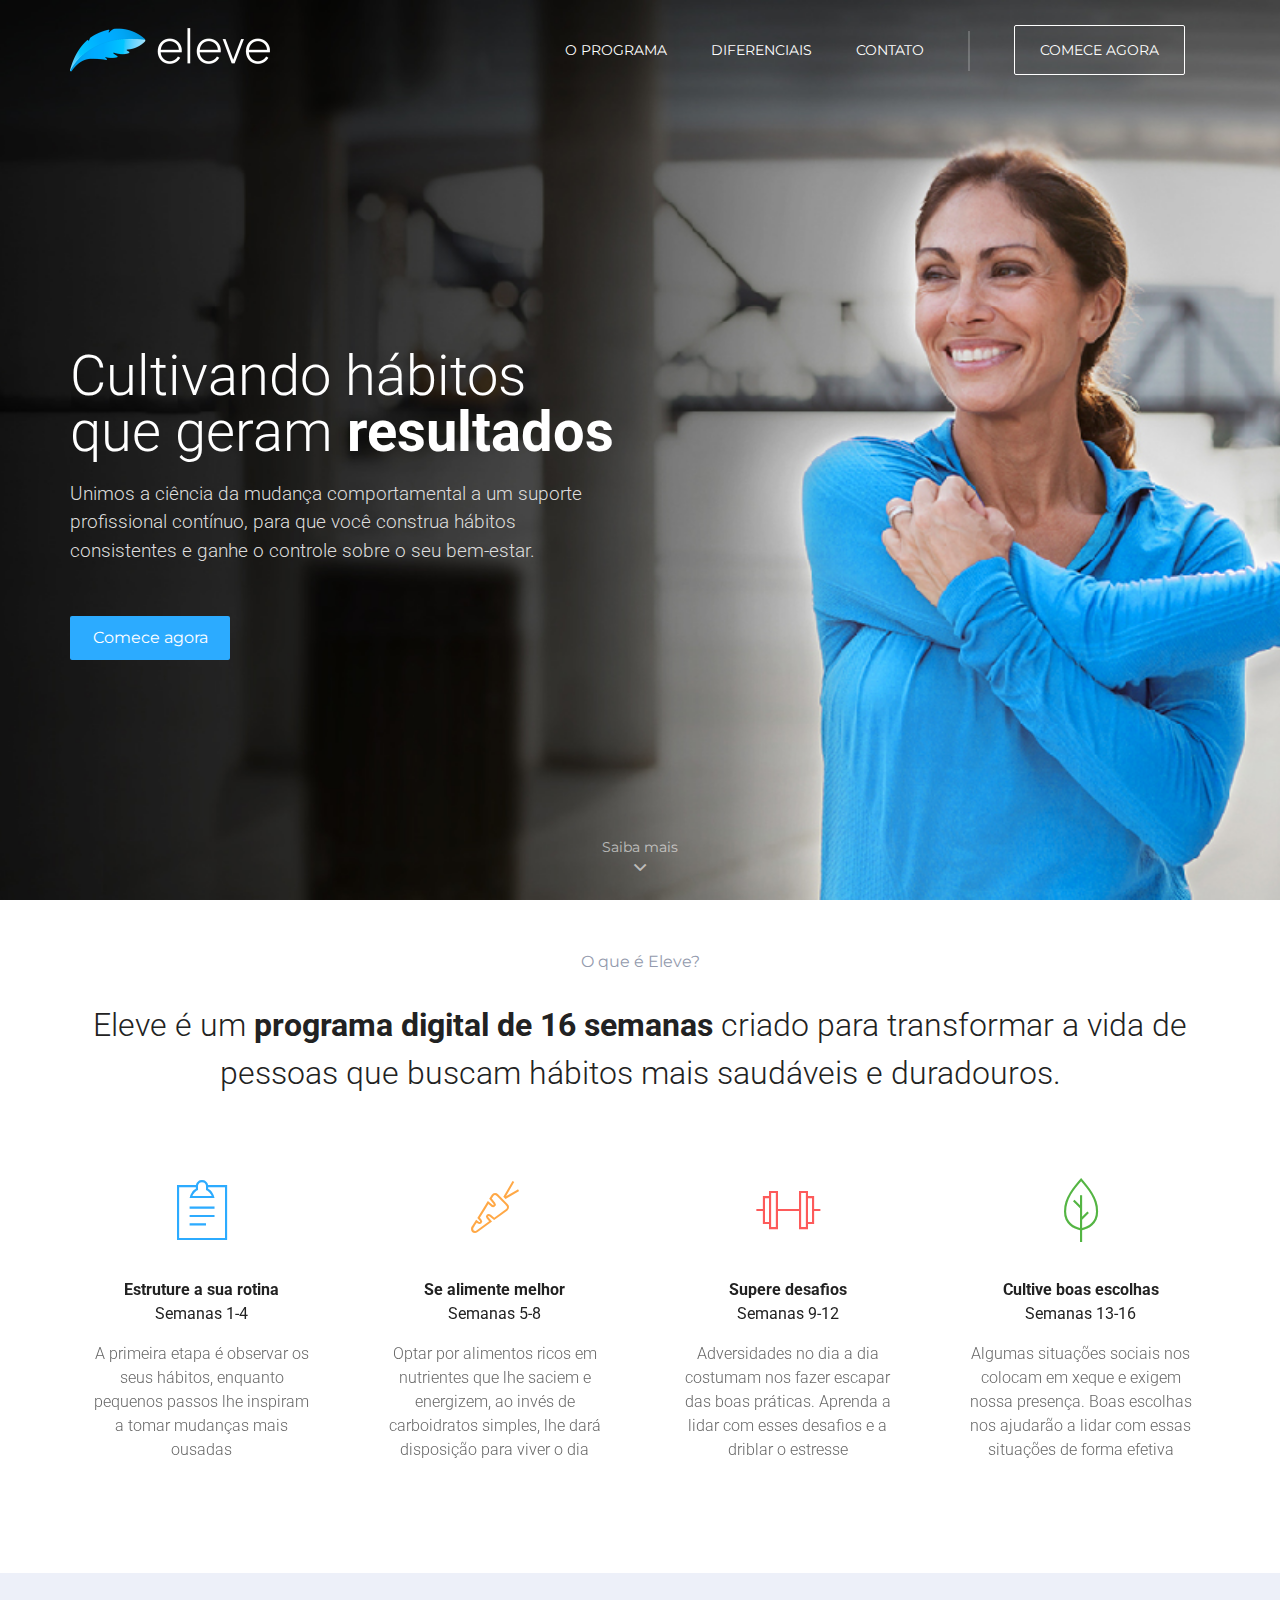
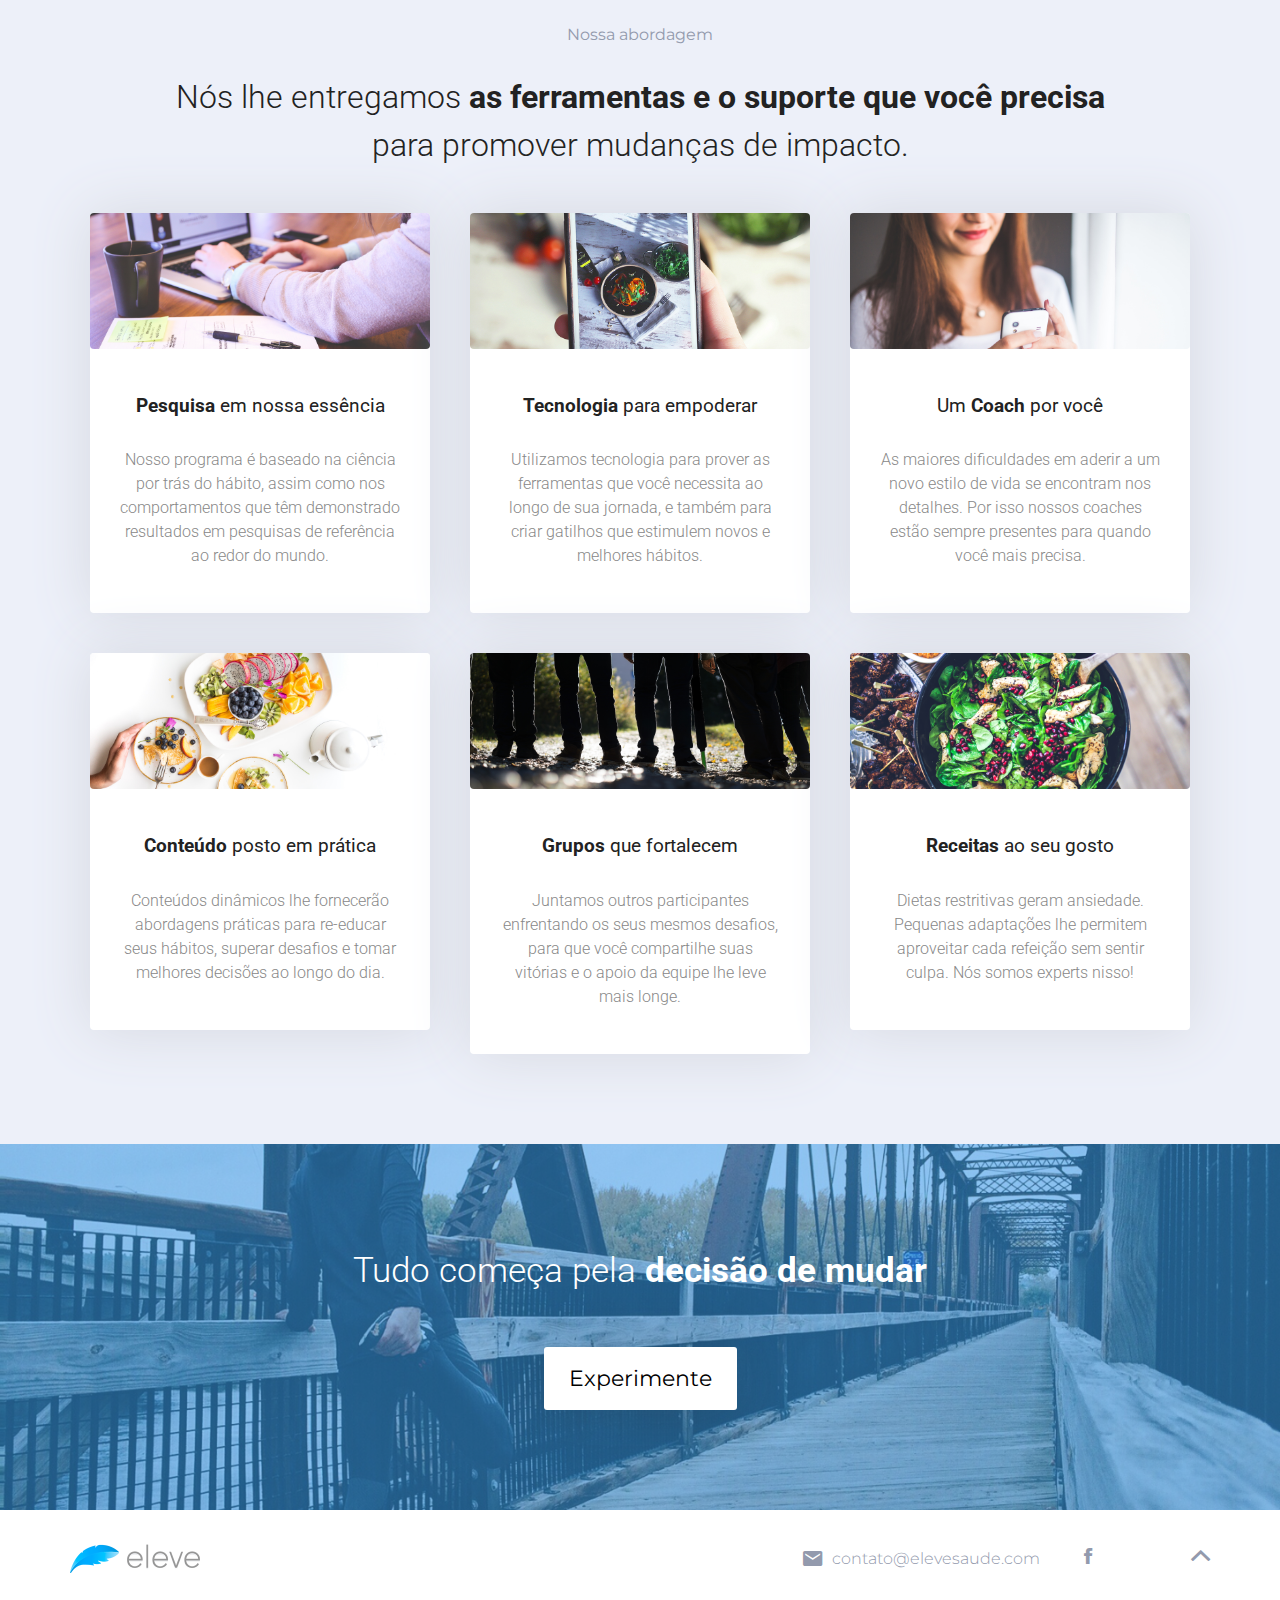
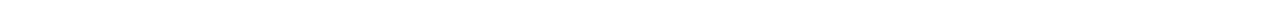
==== index.html @ 852bec33 "Primeiro Commit, com os codigos da pagina de video. Tem que terminar!" ====
<!DOCTYPE html>
  <html lang="en">
    <head>
      <meta charset="utf-8">
      <meta name="viewport" content="width=device-width, initial-scale=1">

      <title>Eleve Saúde</title>
    
      <!-- Favicon -->
      <link rel="shortcut icon" href="img/favicon.png">

      <!-- Main CSS file -->
      <link rel="stylesheet" href="css/style.css">

      <!--[if lt IE 9]>
        <script src="js/vendor/html5shiv.js"></script>
        <script src="js/vendor/respond.min.js"></script>
      <![endif]-->

    </head>
    <body>

    <!-- PRELOADER -->
    <div class="preloader"></div>
    <!-- /PRELOADER -->

    <!-- HEADER SECTION -->
    <header id="header">

      <div class="overlay"></div>

      <div class="topbar">
        <div class="container">
          <div class="row">

            <!-- LOGO -->
            <div class="col-sm-4 logo">
              <img src="img/logo.png" alt="">
            </div>
            <!-- /LOGO -->

            <!-- MENU -->
            <div class="col-sm-8 menu">
              <ul>
                <li><a href="#programa" class="scroll">O Programa</a></li>
                <li><a href="#diferenciais" class="scroll">Diferenciais</a></li>
                <li><a href="#contato" class="scroll">Contato</a></li>
                <li class="separator"></li>
                <li><a href="https://form.jotformz.com/70394042732654" class="bordered scroll">Comece agora</a></li>
              </ul>
            </div>
            <!-- /MENU -->

          </div>
        </div>
      </div>

      <div class="wrapper">
        <div class="container">
          <div class="row">
            <div class="col-sm-6 text">
              <h1>Cultivando hábitos que geram <strong>resultados</strong></h1>
              <p>Unimos a ciência da mudança comportamental a um suporte profissional contínuo, para que você construa hábitos consistentes e ganhe o controle sobre o seu bem-estar.</p>
              <div class="buttons"><a href="https://form.jotformz.com/70394042732654" class="solid">Comece agora</a></div>
            </div>
          </div>
        </div>
      </div>

      <div class="scroll-down">
        <a href="#programa" class="scroll">
          <span>Saiba mais</span>
          <i class="ion-chevron-down"></i>
        </a>
      </div>
    </header>
    <!-- /HEADER SECTION -->

    <!-- PANELS SECTION -->
    <div class="panels" id="programa">
      <div class="container">
        <div class="row">
          <div class="col-sm-12 news-older">
            <a>O que é Eleve?</a>
          </div>
        </div>
        <div class="row">
          <div class="col-sm-12">
            <h2>Eleve é um <b>programa digital de 16 semanas</b> criado para transformar a vida de pessoas que buscam hábitos mais saudáveis e duradouros.</h2>
            <!-- <p style="text-align: center; font-size:1.4em; color:#2CABFF;">Construímos um conjunto essencial de hábitos para que você <b>perca peso</b> de forma natural e duradoura.</p></br> -->
          </div>
        </div>
        <div class="row panels-carousel">
          <div class="panel">
<!--             <span style="color: blue">Fase 1</span>
 -->            <i class="pe-7s-note2"></i>
            <span><b>Estruture a sua rotina</b></span><br/>
            <span>Semanas 1-4</span>
            <p>A primeira etapa é observar os seus hábitos, enquanto pequenos passos lhe inspiram a tomar mudanças mais ousadas</p>
          </div>
          <div class="panel2">
<!--             <span style="color: yellow">Fase 2</span>
 -->            <i class="ion-ios-nutrition-outline"></i>
            <span><b>Se alimente melhor</b></span><br/>
            <span>Semanas 5-8</span>
            <p>Optar por alimentos ricos em nutrientes que lhe saciem e energizem, ao invés de carboidratos simples, lhe dará disposição para viver o dia</p>
          </div>
          <div class="panel3">
<!--             <span style="color: red">Fase 3</span>
 -->            <i class="pe-7s-gym"></i>
            <span><b>Supere desafios</b></span><br/>
            <span>Semanas 9-12</span>
            <p>Adversidades no dia a dia costumam nos fazer escapar das boas práticas. Aprenda a lidar com esses desafios e a driblar o estresse</p>
          </div>
          <div class="panel4">
<!--             <span style="color: green">Fase 4</span>
 -->            <i class="pe-7s-leaf"></i>
            <span><b>Cultive boas escolhas</b></span><br/>
            <span>Semanas 13-16</span>
            <p>Algumas situações sociais nos colocam em xeque e exigem nossa presença. Boas escolhas nos ajudarão a lidar com essas situações de forma efetiva</p>
          </div>
        </div>
      </div>
    </div>
    <!-- /PANELS SECTION -->

    <!-- NEWS SECTION -->
    <div class="panels" id="diferenciais" style="background-color: #edf0f9;">
      <div class="container">
        <div class="row">
          <div class="col-sm-12 news-older">
            <a>Nossa abordagem</a>
            <!-- <br> </br> -->
          </div>
        </div>
        <div class="row">
          <div class="col-sm-12">
            <h2>Nós lhe entregamos <b>as ferramentas e o suporte que você precisa</b> </br>para promover mudanças de impacto.</h2><br/>
          </div>
        </div>
          <div class="col-sm-4" style="margin-bottom: 40px;">
            <div class="news-panel" style="text-align: center;">
              <img src="img/news-6.jpg" alt="">
              <h3><b>Pesquisa</b> em nossa essência</h3>
              <p>Nosso programa é baseado na ciência por trás do hábito, assim como nos comportamentos que têm demonstrado resultados em pesquisas de referência ao redor do mundo.</p>
            </div>
          </div>
          <div class="col-sm-4" style="margin-bottom: 40px;">
            <div class="news-panel" style="text-align: center;">
              <img src="img/news-2.jpg" alt="">
              <h3><b>Tecnologia</b> para empoderar</h3>
              <p>Utilizamos tecnologia para prover as ferramentas que você necessita ao longo de sua jornada, e também para criar gatilhos que estimulem novos e melhores hábitos.</p>
            </div>
          </div>
          <div class="col-sm-4" style="margin-bottom: 40px;">
            <div class="news-panel" style="text-align: center;">
              <img src="img/news-5.jpg" alt="">
              <h3>Um <b>Coach</b> por você</h3>
              <p>As maiores dificuldades em aderir a um novo estilo de vida se encontram nos detalhes. Por isso nossos coaches estão sempre presentes para quando você mais precisa.</p>
            </div>
          </div>
          <div class="col-sm-4" style="margin-bottom: 40px;">
            <div class="news-panel" style="text-align: center;">
              <img src="img/news-4.jpg" alt="">
              <h3><b>Conteúdo</b> posto em prática</h3>
              <p>Conteúdos dinâmicos lhe fornecerão abordagens práticas para re-educar seus hábitos, superar desafios e tomar melhores decisões ao longo do dia.</p>
            </div>
          </div>
          <div class="col-sm-4" style="margin-bottom: 40px;">
            <div class="news-panel" style="text-align: center;">
              <img src="img/news-10.jpg" alt="">
              <h3><b>Grupos</b> que fortalecem</h3>
              <p>Juntamos outros participantes enfrentando os seus mesmos desafios, para que você compartilhe suas vitórias e o apoio da equipe lhe leve mais longe.</p>
            </div>
          </div>
          <div class="col-sm-4" style="margin-bottom: 40px;">
            <div class="news-panel" style="text-align: center;">
              <img src="img/news-7.jpg" alt="">
              <h3><b>Receitas</b> ao seu gosto</h3>
              <p>Dietas restritivas geram ansiedade. Pequenas adaptações lhe permitem aproveitar cada refeição sem sentir culpa. Nós somos experts nisso!</p>
            </div>
          </div>
          <!-- <div class="col-sm-4">
            <div class="news-panel">
              <img src="img/news-1.jpg" alt="">
              <h3>Foco em Resultados</h3>
              <p>Nós acreditamos que o investimento no programa precisa estar associado a resultados. Em função disso, nosso time está inteiramente comprometido com cada participante para que sua experiência seja o mais transformadora possível.</p>
            </div>
          </div> -->
        </div>
      </div>
    </div>
    <!-- /NEWS SECTION -->

    <!-- CONTACT SECTION -->
    <div class="contact" id="contato">
      <div class="contact-overlay"></div>
      <div class="container">
        <div class="row">
          <div class="textdiv col-sm-12">
            <h2>Tudo começa pela <b>decisão de mudar</b></h2>
            <div class="buttons" style="text-align:center"><a href="https://form.jotformz.com/70394042732654" class="solid">Experimente</a></div>
          </div>
        </div>
      </div>
    </div>
    <!-- /CONTACT SECTION -->


    <!-- CONTACT SECTION -->
<!--     <div class="contact" id="contato">
      <div class="contact-overlay"></div>
      <div class="container">
        <div class="row">
          <div class="col-sm-12">
            <h2>Tudo começa pela decisão de mudar./h2>
          </div>
        </div>
        <div class="row">
          <div class="col-sm-12">
            <form id="contactform">
              <label for="contact-name">Nome *</label>
              <input type="text" name="contact-name" id="contact-name">
              <label for="contact-email">E-mail *</label>
              <input type="text" name="contact-email" id="contact-email">
               <label for="contact-phone">Celular</label>
              <input type="text" name="contact-phone" id="contact-phone">
              <label for="contact-message">Mensagem *</label>
              <textarea name="contact-message" id="contact-message"></textarea>
              <span class="contact-warning"></span> 
              <button type="submit">Enviar <i class="ion-arrow-right-c"></i></button>
            </form>
          </div>
        </div>
      </div>
    </div> -->
    <!-- /CONTACT SECTION -->
 
    <!-- FOOTER SECTION -->
    <footer>
      <div class="container">
        <div class="row">
          <div class="col-sm-4 image">
            <img src="img/logo-footer.png" alt="">
          </div>
          <div class="col-sm-8">
            <span><i class="ion-android-mail"></i>contato@elevesaude.com</span>
            <ul>
              <li><a href="https://www.facebook.com/Eleve-738329669656517"><i class="ion-social-facebook"></i></a></li>
            </ul>
            <a href="#header" class="scroll"><i class="ion-chevron-up"></i></a>
          </div>
        </div>
      </div>
    </footer>
    <!-- /FOOTER SECTION -->

    <!-- jQuery -->
    <script src="js/vendor/jquery-1.11.3.min.js"></script>
    <!-- jQuery Easing -->
    <script src="js/vendor/jquery.easing.1.3.js"></script>
    <!-- Backstretch -->
    <script src="js/vendor/jquery.backstretch.min.js"></script>
    <!-- slick -->
    <script src="js/vendor/slick.min.js"></script>
    <!-- slick -->
    <script src="twitter/tweetie.js"></script>
    <!-- Beard js scripts -->
    <script src="js/lj-campfire.js"></script>
    </body>
  </html>
---- css/style.css ----
/*
	Author: Lumberjacks
	Template: Campfire (Landing Page)
	Version: 1.0
	URL: http://themeforest.net/user/Lumberjacks/
*/



/* TABLE OF CONTENTS
  
  1. IMPORT SECTION
  2. BASIC STYLES
  3. HEADER SECTION
  4. IMAGE RIGHT SECTION
  5. IMAGE LEFT SECTION
  6. BUTTON SECTION
  7. FEATURES SECTION #1
  8. FEATURES SECTION #2
  9. PRICING SECTION
  10. PANELS SECTION
  11. NEWS SECTION
  12. COMMENT SECTION
  13. INFO BOX SECTION
  14. TEAM SECTION
  15. TWITTER SECTION
  16. CONTACT SECTION
  17. FOOTER SECTION
  18. BREAKPOINTS

*/



/* 1. IMPORT SECTION */

	@import url("bootstrap.css");
	@import url("https://fonts.googleapis.com/css?family=Roboto:400,700,300&subset=latin,latin-ext");
  @import url("https://fonts.googleapis.com/css?family=Montserrat:400");
  @import url("slick.css");
	@import url("ionicons.min.css");
  @import url("pe-icon-7-stroke.css");

/* 2. BASIC STYLES */

  html,
  body {
    height: 100%;
  }

	body {
		font: 16px/1.5 Roboto, "Century Gothic", "Trebuchet MS", Helvetica, sans-serif;
		background-color: #fff;
		color: #fff;
		font-weight: 300;
		-webkit-font-smoothing: antialiased;
		text-rendering: optimizeLegibility;
	}

	a { 
		color: #fff;
    font-weight: 400;
		transition: all 0.125s ease-in-out 0s;
		-moz-transition: all 0.125s ease-in-out 0s;
		-webkit-transition: all 0.125s ease-in-out 0s;
		-o-transition: all 0.125s ease-in-out 0s;
		-ms-transition: all 0.125s ease-in-out 0s;
	}

  a:focus {
    color: inherit;
  }

	a:hover {
		color: #2CABFF;
	}

	a, a:hover, a:active, a:focus {
		outline: 0;
		border: 0;
		text-decoration: none;
	}

	.preloader {
		background: #fff url('../img/preloader.svg') no-repeat center center;
		bottom: 0;
		height: 100%;
		left: 0;
		overflow: hidden;
		position: fixed;
		right: 0;
		top: 0;
		width: 100%;
		z-index: 99999;
	}

  .slick-dots li button {
    width: 15px;
    height: 15px;
    border-radius: 50%;
  }

  .slick-dots li.slick-active button {
    background-color: #2CABFF;
  }

  @keyframes scroll-down-hover {
    0%, 100% {
      transform: translateY(0);
    }
    50% {
      transform: translateY(8px);
    }
  }

  @keyframes arrow-right-hover {
    0%, 100% {
      transform: translateX(0);
    }
    50% {
      transform: translateX(8px);
    }
  }

/* 3. HEADER SECTION */

  header {
    height: 100%
  }

  .overlay {
    position: absolute;
    top: 0;
    left: 0;
    width: 100%;
    height: 100%;
    background: rgba(0, 0, 0, 0);
  }

  .topbar {
    position: relative;
    top: 0px;
  }

  .logo img {
    display: block;
    width: 200px;
    height: 80px;
    margin-top: 10px;
  }

  .menu ul {
    margin: 0;
    padding: 0;
    line-height: 100px;
    text-align: right;
    list-style-type: none;
  }

  .menu li {
    display: inline;
    text-transform: uppercase;
    font-family: "Montserrat";
  }

  .menu li:last-child {
    padding-right: 0;
  }

  .menu li.separator {
    display: inline-block;
    width: 2px;
    position: relative;
    top: 16px;
    margin: 0 40px 0 20px;
    height: 40px;
    background: rgba(255, 255, 255, 0.2);
  }

  .menu li a {
    padding: 15px 20px;
    font-size: 0.9em;
  }

  .menu li a.bordered {
    border: 1px solid #fff;
    border-radius: 2px;
    padding: 15px 25px;
    margin-right: 25px;
  }

  .menu li a.bordered:hover {
    background-color: #fff;
  }

  .wrapper {
    position: absolute;
    top: 50%;
    transform: translateY(-50%);
    width: 100%;
    margin-top: 40px;
  }

  header .text h1 {
    font-size: 3.5em;
    font-weight: 300;
    line-height: 1em;
    margin-bottom: 20px;
  }

  header .text p {
    font-size: 1.2em;
    color: #ddd;
  }

  header .text .buttons {
    font-family: "Montserrat";
    font-size: 1em;
    margin-top: 50px;
    width: 160px;
    text-align: center;
  }

  header .text a.solid {
    width: auto;
    display: block;
    padding: 10px;
    background: #2CABFF;
    border-radius: 2px;
    margin-bottom: 10px;
  }

  header .text a.solid:hover {
    background: #fff;
  }

  header .text a.inline {
    display: inline-block;
    border-bottom: 1px solid #fff;
  }

  .scroll-down {
    font-family: "Montserrat";
    font-size: 0.9em;
    position: absolute;
    bottom: 20px;
    width: 100%;
    text-align: center;
  }

  .scroll-down a {
    display: block;
    width: 100px;
    margin: 0 auto;
    opacity: 0.6;
  }

  .scroll-down i {
    display: block;
  }

  .scroll-down a:hover {
    opacity: 1;
    color: #fff;
  }

  .scroll-down a:hover i {
    -webkit-animation: scroll-down-hover ease-in-out 1.5s infinite;
    animation: scroll-down-hover ease-in-out 1.5s infinite;
  }


/* 4. IMAGE RIGHT SECTION */

  .image-right {
    padding-top: 160px;
    padding-bottom: 80px;
    color: #222;
  }

  .image-right ul {
    list-style-type: none;
    margin: 120px 0 0 0;
    padding: 0;
  }

  .image-right li {
    display: inline;
    padding: 0 30px 0 0;
  }

  .image-right li i {
    color: #82d344;
    font-size: 3em;
  }

  .image-right h2 {
    font-size: 2.2em;
    font-weight: 300;
  }

  .image-right p {
    color: #888;
    font-size: 1.1em;
    margin-bottom: 50px;
  }

  .image-right a {
    color: #fff;
    background: #00c1f0;
    border: 1px solid #00c1f0;
    border-radius: 4px;
    padding: 15px 35px;
    font-family: "Montserrat";
  }

  .image-right a:hover {
    color: #00c1f0;
    background: transparent;
  }

  .image-right .image {
    text-align: right;
  }

  .image-right img {
    max-width: 350px;
    -webkit-box-shadow: 0px 0px 60px 0px rgba(161, 170, 180, 1);
    -moz-box-shadow:    0px 0px 60px 0px rgba(161, 170, 180, 1);
    box-shadow:         0px 0px 60px 0px rgba(161, 170, 180, 1);
  }

/* 5. IMAGE LEFT SECTION */

  .image-left {
    padding-top: 80px;
    padding-bottom: 160px;
    color: #222;
  }

  .image-left h2 {
    font-size: 2.2em;
    font-weight: 300;
    margin: 160px 0 0 0;
  }

  .image-left p {
    color: #888;
    font-size: 1.1em;
    margin-bottom: 50px;
  }

  .image-right .left {
    text-align: right;
  }

  .image-left img {
    max-width: 350px;
    -webkit-box-shadow: 0px 0px 60px 0px rgba(161, 170, 180, 1);
    -moz-box-shadow:    0px 0px 60px 0px rgba(161, 170, 180, 1);
    box-shadow:         0px 0px 60px 0px rgba(161, 170, 180, 1);
  }

/* 6. BUTTON SECTION */

  .button {
    background: #82d344;
    padding: 130px 0;
    text-align: center;
  }

  .button span {
    font-size: 2.2em;
    line-height: 1em;
  }

  .button a {
    position: relative;
    top: -7px;
    left: 25px;
    color: #fff;
    font-size: 1.05em;
    background: #9158d9;
    border-radius: 4px;
    padding: 15px 25px;
    -webkit-box-shadow: 0px 0px 60px 0px rgba(145, 88, 217, 0.7);
    -moz-box-shadow:    0px 0px 60px 0px rgba(145, 88, 217, 0.7);
    box-shadow:         0px 0px 60px 0px rgba(145, 88, 217, 0.7);
  }

  .button a i {
    display: inline-block;
    padding-left: 7px;
  }

  .button a:hover i {
    -webkit-animation: arrow-right-hover ease-in-out 1.5s infinite;
    animation: arrow-right-hover ease-in-out 1.5s infinite;
  }

/* 7. FEATURES SECTION #1 */

  .features-1 {
    padding-top: 210px;
    padding-bottom: 210px;
    color: #222;
    background: #f6f8fa;
  }

  .features-1 h2 {
    font-size: 2.2em;
    font-weight: 300;
    text-align: center;
  }

  .features-1 .icons {
    margin-top: 140px;
  }

  .features-1 .icons > .row {
    margin-bottom: 55px;
  }

  .features-1 .icons i {
    display: inline-block;
    width: 50px;
    position: relative;
    top: 8px;
    font-size: 2.2em;
    color: #9158d9;
  }

  .features-1 .icons h3 {
    display: inline-block;
    font-weight: 400;
  }

  .features-1 .icons p {
    color: #888;
    margin-top: 0;
  }

  .features-1 .color-block {
    background: #9158d9;
    color: #fff;
    text-align: center;
    margin-top: 60px;
    padding: 40px 50px 60px;
    border-radius: 4px;
    -webkit-box-shadow: 0px 0px 60px 0px rgba(145, 88, 217, 0.7);
    -moz-box-shadow:    0px 0px 60px 0px rgba(145, 88, 217, 0.7);
    box-shadow:         0px 0px 60px 0px rgba(145, 88, 217, 0.7);
  }

  .features-1 .color-block p {
    font-weight: 400;
    color: #fff;
    margin: 0 0 40px 0;
    text-align: left;
  }

  .features-1 .color-block ul {
    padding-left: 20px;
    margin-bottom: 60px;
  }

  .features-1 .color-block li {
    margin-bottom: 10px;
    text-align: left;
  }

  .features-1 .color-block span {
    display: block;
    margin-bottom: 60px;
    text-align: left;
  }

  .features-1 .color-block a {
    font-family: "Montserrat";
    font-size: 0.9em;
    color: #fff;
    background: #00c1f0;
    border: 1px solid #00c1f0;
    border-radius: 4px;
    padding: 15px 40px;
  }

  .features-1 .color-block a:hover {
    border: 1px solid #fff;
    background: transparent;
  }

/* 8. FEATURES SECTION #2 */

  .features-2 {
    padding-top: 210px;
    padding-bottom: 210px;
    color: #222;
    background: #edf0f9;
  }

  .features-2 .color-block {
    background: #fff;
    padding: 40px 50px;
    border-radius: 4px;
    -webkit-box-shadow: 0px 0px 60px 0px rgba(213, 216, 224, 0.7);
    -moz-box-shadow:    0px 0px 60px 0px rgba(213, 216, 224, 0.7);
    box-shadow:         0px 0px 60px 0px rgba(213, 216, 224, 0.7);
  }

  .features-2 .color-block ul {
    list-style-type: none;
    margin: 0;
    padding: 0;
  }

  .features-2 .color-block li {
    margin-bottom: 50px;
  }

  .features-2 .color-block li:last-child {
    margin-bottom: 0;
  }

  .features-2 .color-block p {
    margin-bottom: 0;
  }

  .features-2 .color-block i {
    font-size: 3em;
    color: #82d344;
    line-height: 1em;
  }

  .features-2 h2 {
    font-size: 2.2em;
    font-weight: 300;
    margin-top: 80px;
  }

  .features-2 p {
    color: #888;
    margin-bottom: 60px;
  }

  .features-2 span {
    color: #888;
    font-weight: 400;
  }

  .features-2 a {
    font-family: "Montserrat";
    font-size: 0.9em;
    color: #222;
    border-bottom: 1px solid #888;
  }

  .features-2 a:hover {
    color: #00c1f0;
  }

  .features-2 a.solid {
    color: #fff;
    background: #00c1f0;
    border-bottom: none;
    padding: 15px 25px;
    border-radius: 4px;
    margin-right: 20px;
  }

  .features-2 a.solid i {
    display: inline-block;
    padding-left: 10px;
  }

  .features-2 a.solid:hover {
    color: #fff;
  }

  .features-2 a.solid:hover i {
    -webkit-animation: arrow-right-hover ease-in-out 1.5s infinite;
    animation: arrow-right-hover ease-in-out 1.5s infinite;
  }

/* 9. PRICING SECTION */

  .pricing-table {
    padding-top: 100px;
    padding-bottom: 0;
    color: #222;
  }

  .pricing-table div {
    padding: 45px 25px;
    text-align: center;
    -webkit-border-radius: 3px;
    -moz-border-radius: 3px;
    border-radius: 3px;
    transition: all 0.125s ease-in-out 0s;
    -moz-transition: all 0.125s ease-in-out 0s;
    -webkit-transition: all 0.125s ease-in-out 0s;
    -o-transition: all 0.125s ease-in-out 0s;
    -ms-transition: all 0.125s ease-in-out 0s;
  }

  .pricing-table span {
    display: block;
  }

  .pricing-table span.pricing-icon {
    font-size: 4em;
    line-height: 1em;
    color: #82d444;
  }

  .pricing-table span.pricing-user {    
    font-family: 'Montserrat', sans-serif;
    font-size: 0.9em;
    color: #888;
  }

  .pricing-table span.pricing-price {
    font-size: 4em;
    line-height: 1em;
    margin: 25px 0 5px;
  }

  .pricing-table span.pricing-time {
    font-size: 0.9em;
    color: #888;
  }

  .pricing-table ul {
    padding-left: 0;
    margin-top: 25px;
    margin-bottom: 0;
    list-style-type: none;
  }

  .pricing-table ul li {
    margin-bottom: 10px;
  }

  .pricing-table ul li:last-child {
    margin-bottom: 25px;
  }

  .pricing-table a.pricing-button {
    height: 50px;
    line-height: 48px;
    padding: 0 35px;
    display: inline-block;
    font-family: 'Montserrat', sans-serif;
    -webkit-border-radius: 3px;
    -moz-border-radius: 3px;
    border-radius: 3px;
  }

  .pricing-table-text {
    text-align: left !important;
  }

  .pricing-table-text h2 {
    font-size: 2em;
    font-weight: 300;
    margin: 120px 0 15px;
  }

  .pricing-table-text p {
    color: #888;
    margin: 0 0 25px;
  }

  .pricing-table-text a {
    height: 50px;
    line-height: 48px;
    padding: 0 35px;
    display: inline-block;
    font-family: 'Montserrat', sans-serif;
    -webkit-border-radius: 4px;
    -moz-border-radius: 4px;
    border-radius: 4px;
    border: 1px solid #939aad;
    color: #fff;
    background-color: #939aad;
  }

  .pricing-table-text a:hover {
    border: 1px solid #939aad;
    color: #939aad;
    background-color: transparent;
  }

  .pricing-table-first span.pricing-icon {
    color: #9158d9;
  }

  .pricing-table-first span.pricing-time {
    color: #888;    
  }

  .pricing-table-first a.pricing-button {    
    border: 1px solid #9158d9;
    color: #fff;
    background-color: #9158d9;
  }

  .pricing-table-first a.pricing-button:hover {
    color: #9158d9;
    background-color: transparent;    
  }

  .pricing-table-second div {
    background-color: #fff;
    -webkit-box-shadow: 0px 0px 60px 0px rgba(213, 216, 224, 0.7);
    -moz-box-shadow:    0px 0px 60px 0px rgba(213, 216, 224, 0.7);
    box-shadow:         0px 0px 60px 0px rgba(213, 216, 224, 0.7);
  }

  .pricing-table-second a.pricing-button {
    border: 1px solid #82d444;
    color: #fff;
    background-color: #82d444;
  }

  .pricing-table-second a.pricing-button:hover {
    color: #82d444;
    background-color: transparent;  
  }

/* 10. PANELS SECTION */

  .panels {
    padding-top: 0px;
    padding-bottom: 50px;
    color: #222;
  }

  .panels h2 {
    font-size: 2em;
    font-weight: 300;
    text-align: center;
    margin-bottom: 20px;
  }

  .panel {
    display: inline-block;
    text-align: center;
    background: transparent;
    border-radius: 4px;
    padding: 25px 15px;
    margin: 20px 20px;
    outline: none;
    -webkit-box-shadow: 0px 0px 60px 0px rgba(213, 216, 224, 0);
    -moz-box-shadow:    0px 0px 60px 0px rgba(213, 216, 224, 0);
    box-shadow:         0px 0px 60px 0px rgba(213, 216, 224, 0);
  }

  .panel,
  .panel i,
  .panel span,
  .panel p {
    transition: all 0.25s ease-in-out 0s;
    -moz-transition: all 0.25s ease-in-out 0s;
    -webkit-transition: all 0.25s ease-in-out 0s;
    -o-transition: all 0.25s ease-in-out 0s;
    -ms-transition: all 0.25s ease-in-out 0s;
  }

  .panel:hover {
    background: #2CABFF;
    -webkit-box-shadow: 0px 0px 30px 0px rgba(213, 216, 224, 0.7);
    -moz-box-shadow:    0px 0px 30px 0px rgba(213, 216, 224, 0.7);
    box-shadow:         0px 0px 30px 0px rgba(213, 216, 224, 0.7);
  }

  .panel i {
    display: block;
    color: #2CABFF;
    font-size: 4em;
    padding-bottom: 20px;
  }

  .panel:hover i {
    color: #fff;
  }

  .panel span {
    font-weight: 400;
  }

  .panel:hover span {
    color: #fff;
  }

  .panel p {
    color: #666;
  }

  .panel:hover p {
    color: #fff;
  }

  .panel2 {
    display: inline-block;
    text-align: center;
    background: transparent;
    border-radius: 4px;
    padding: 25px 15px;
    margin: 20px 20px;
    outline: none;
    -webkit-box-shadow: 0px 0px 60px 0px rgba(213, 216, 224, 0);
    -moz-box-shadow:    0px 0px 60px 0px rgba(213, 216, 224, 0);
    box-shadow:         0px 0px 60px 0px rgba(213, 216, 224, 0);
  }

  .panel2,
  .panel2 i,
  .panel2 span,
  .panel2 p {
    transition: all 0.25s ease-in-out 0s;
    -moz-transition: all 0.25s ease-in-out 0s;
    -webkit-transition: all 0.25s ease-in-out 0s;
    -o-transition: all 0.25s ease-in-out 0s;
    -ms-transition: all 0.25s ease-in-out 0s;
  }

  .panel2:hover {
    background: #FFA846;
    -webkit-box-shadow: 0px 0px 30px 0px rgba(213, 216, 224, 0.7);
    -moz-box-shadow:    0px 0px 30px 0px rgba(213, 216, 224, 0.7);
    box-shadow:         0px 0px 30px 0px rgba(213, 216, 224, 0.7);
  }

  .panel2 i {
    display: block;
    color: #FFA846;
    font-size: 4em;
    padding-bottom: 20px;
  }

  .panel2:hover i {
    color: #fff;
  }

  .panel2 span {
    font-weight: 400;
  }

  .panel2:hover span {
    color: #fff;
  }

  .panel2 p {
    color: #666;
  }

  .panel2:hover p {
    color: #fff;
  }

  .panel3 {
    display: inline-block;
    text-align: center;
    background: transparent;
    border-radius: 4px;
    padding: 25px 15px;
    margin: 20px 20px;
    outline: none;
    -webkit-box-shadow: 0px 0px 60px 0px rgba(213, 216, 224, 0);
    -moz-box-shadow:    0px 0px 60px 0px rgba(213, 216, 224, 0);
    box-shadow:         0px 0px 60px 0px rgba(213, 216, 224, 0);
  }

  .panel3,
  .panel3 i,
  .panel3 span,
  .panel3 p {
    transition: all 0.25s ease-in-out 0s;
    -moz-transition: all 0.25s ease-in-out 0s;
    -webkit-transition: all 0.25s ease-in-out 0s;
    -o-transition: all 0.25s ease-in-out 0s;
    -ms-transition: all 0.25s ease-in-out 0s;
  }

  .panel3:hover {
    background: #FD5A5A;
    -webkit-box-shadow: 0px 0px 30px 0px rgba(213, 216, 224, 0.7);
    -moz-box-shadow:    0px 0px 30px 0px rgba(213, 216, 224, 0.7);
    box-shadow:         0px 0px 30px 0px rgba(213, 216, 224, 0.7);
  }

  .panel3 i {
    display: block;
    color: #FD5A5A;
    font-size: 4em;
    padding-bottom: 20px;
  }

  .panel3:hover i {
    color: #fff;
  }

  .panel3 span {
    font-weight: 400;
  }

  .panel3:hover span {
    color: #fff;
  }

  .panel3 p {
    color: #666;
  }

  .panel3:hover p {
    color: #fff;
  }

  .panel4 {
    display: inline-block;
    text-align: center;
    background: transparent;
    border-radius: 4px;
    padding: 25px 15px;
    margin: 20px 20px;
    outline: none;
    -webkit-box-shadow: 0px 0px 60px 0px rgba(213, 216, 224, 0);
    -moz-box-shadow:    0px 0px 60px 0px rgba(213, 216, 224, 0);
    box-shadow:         0px 0px 60px 0px rgba(213, 216, 224, 0);
  }

  .panel4,
  .panel4 i,
  .panel4 span,
  .panel4 p {
    transition: all 0.25s ease-in-out 0s;
    -moz-transition: all 0.25s ease-in-out 0s;
    -webkit-transition: all 0.25s ease-in-out 0s;
    -o-transition: all 0.25s ease-in-out 0s;
    -ms-transition: all 0.25s ease-in-out 0s;
  }

  .panel4:hover {
    background: #54B543;
    -webkit-box-shadow: 0px 0px 30px 0px rgba(213, 216, 224, 0.7);
    -moz-box-shadow:    0px 0px 30px 0px rgba(213, 216, 224, 0.7);
    box-shadow:         0px 0px 30px 0px rgba(213, 216, 224, 0.7);
  }

  .panel4 i {
    display: block;
    color: #54B543;
    font-size: 4em;
    padding-bottom: 20px;
  }

  .panel4:hover i {
    color: #fff;
  }

  .panel4 span {
    font-weight: 400;
  }

  .panel4:hover span {
    color: #fff;
  }

  .panel4 p {
    color: #666;
  }

  .panel4:hover p {
    color: #fff;
  }

/* 11. NEWS SECTION */

  .news {
    padding-top: 0px;
    padding-bottom: 50px;
    color: #222;
    background: #edf0f9;
  }

  .news-panel {
    background: #fff;
    border-radius: 4px;
    margin: 0 5px;
    padding-bottom: 15px;
    -webkit-box-shadow: 0px 0px 60px 0px rgba(213, 216, 224, 1);
    -moz-box-shadow:    0px 0px 60px 0px rgba(213, 216, 224, 1);
    box-shadow:         0px 0px 60px 0px rgba(213, 216, 224, 1);
  }

  .news-panel img {
    width: 100%;
    border-radius: 4px;
  }

  .news-panel h3 {
    font-weight: 400;
    line-height: 1.3em;
    margin: 45px 45px 5px;
  }

  .news-panel span {
    color: #888;
    margin: 0 45px;
  }

  .news-panel p {
    color: #888;
    margin: 30px 30px;
  }

  .news-panel a {
    position: relative;
    color: #00c1f0;
    margin: 0 45px;
    padding-left: 0;
  }

  .news-panel a:hover {
    padding-left: 20px;
  }

  .news-panel a > i {
    position: absolute;
    left: 0;
    opacity: 0;
    transition: all 0.125s ease-in-out 0s;
    -moz-transition: all 0.125s ease-in-out 0s;
    -webkit-transition: all 0.125s ease-in-out 0s;
    -o-transition: all 0.125s ease-in-out 0s;
    -ms-transition: all 0.125s ease-in-out 0s;
  }

  .news-panel a:hover > i {
    opacity: 1;
  }

  .news-older {
    margin-top: 50px;
    text-align: center;
  }

  .news-older a {
    color: #939aad;
    font-family: "Montserrat";
  }

  .news-older a:hover {
    color: #00c1f0;
  }

/* 12. COMMENT SECTION */

  .comment {
    position: relative;
    padding-top: 60px;
    color: #222;
  }

  .comment h2 {
    font-size: 2.2em;
    font-weight: 300;
    margin-top: 80px;
    margin-bottom: 0;
  }

  .comment span {
    color: #939aad;
    font-weight: 700;
    text-transform: uppercase;
  }

  .comment p {
    color: #888;
    margin-top: 50px;
  }

  .comment .image {
    text-align: center;
  }

  .comment img {
    max-width: 100%;
  }

/* 13. INFO BOX SECTION */

  .info-box {
    padding-top: 160px;
    padding-bottom: 160px;
    background: #edf0f9;
  }

  .info-box .box {
    background: #fff;
    border-radius: 4px;
    -webkit-box-shadow: 0px 0px 60px 0px rgba(213, 216, 224, 1);
    -moz-box-shadow:    0px 0px 60px 0px rgba(213, 216, 224, 1);
    box-shadow:         0px 0px 60px 0px rgba(213, 216, 224, 1);
  }

  .info-box .left {
    background: #9158d9;
    padding: 80px 40px;
    -webkit-border-top-left-radius: 4px;
    -webkit-border-bottom-left-radius: 4px;
    -moz-border-radius-topleft: 4px;
    -moz-border-radius-bottomleft: 4px;
    border-top-left-radius: 4px;
    border-bottom-left-radius: 4px;
  }

  .info-box .left span {
    font-size: 1.3em;
    font-weight: 400;
  }

  .info-box .right {
    padding: 80px 40px;
    color: #222;
    text-align: center;
  }

  .info-box .right span {
    display: block;
    font-size: 1.3em;
    font-weight: 400;
    margin-bottom: 50px;
  }

  .info-box .right a {
    font-family: "Montserrat";
    font-size: 0.9em;
    background: #82d344;
    border-radius: 4px;
    padding: 15px 25px;
    -webkit-box-shadow: 0px 0px 60px 0px rgba(213, 216, 224, 0.7);
    -moz-box-shadow:    0px 0px 60px 0px rgba(213, 216, 224, 0.7);
    box-shadow:         0px 0px 60px 0px rgba(213, 216, 224, 0.7);
  }

  .info-box .right a:hover {
    color: #fff;
  }

  .info-box .right a > i {
    display: inline-block;
    padding-left: 10px;
  }

  .info-box .right a:hover > i {
    -webkit-animation: arrow-right-hover ease-in-out 1.5s infinite;
    animation: arrow-right-hover ease-in-out 1.5s infinite;
  }

/* 14. TEAM SECTION */

  .team {
    color: #222;
    padding-top: 130px;
    padding-bottom: 160px;
  }

  .team h2 {
    font-size: 2.2em;
    font-weight: 300;
    margin-bottom: 90px;
    text-align: center;
  }

  .team img {
    width: 100%;
    border-radius: 4px;
  }

  .team figcaption {
    color: #686d7a;
    font-size: 2em;
    margin-top: 15px;
    margin-bottom: 5px;
  }

  .team span {
    color: #939aad;
    text-transform: uppercase;
    font-weight: 700;
  }

  .team p {
    margin-top: 30px;
    color: #888;
  }

/* 15. TWITTER SECTION */

  .twitter {
    padding-top: 90px;
    padding-bottom: 100px;
    background: #00c1f0;
  }

  .twitter h2 {
    font-size: 2.2em;
    font-weight: 300;
    margin-top: 0;
    margin-bottom: 30px;
    text-align: center;
  }

  .twitter h2 > i {
    padding-right: 10px;
  }

  .twitter p {
    margin-bottom: 20px;
  }

  .twitter a:hover {
    color: #fff;
    text-decoration: underline;
  }

/* 16. CONTACT SECTION */

  .contact {
    padding-top: 100px;
    padding-bottom: 100px;
  }

  .contact-overlay {
    position: absolute;
    top: 0;
    left: 0;
    width: 100%;
    height: 100%;
    background: rgba(57, 171, 255, 0.5);
  }

  .contact h2 {
    font-size: 2.2em;
    font-weight: 300;
    margin-top: 0;
    margin-bottom: 50px;
    text-align: center;
    color: white;
  }

  .contact div:textdiv {
    margin-bottom: 10px;
  }

  .contact form {
    max-width: 540px;
    margin: 0 auto;
    padding: 43px 50px 50px;
    border-radius: 4px;
    -webkit-box-shadow: 0px 0px 60px 0px rgba(34, 34, 34, 0.4);
    -moz-box-shadow:    0px 0px 60px 0px rgba(34, 34, 34, 0.4);
    box-shadow:         0px 0px 60px 0px rgba(34, 34, 34, 0.4);
  }

  .contact label {
    font-family: "Montserrat";
    color: #939aad;
  }

  .contact input {
    width: 100%;
    font-family: "Montserrat";
    padding: 10px;
    margin-top: 5px;
    margin-bottom: 35px;
    color: #939aad;
    border: 2px solid #e5e8eb;
    outline: none;
  }

  .contact textarea {
    width: 100%;
    min-height: 100px;
    font-family: "Montserrat";
    padding: 10px;
    margin-top: 5px;
    margin-bottom: 5px;
    color: #939aad;
    border: 2px solid #e5e8eb;
    outline: none;
    resize: vertical;
  }

  .contact-warning {
    display: block;
    margin-bottom: 20px;
    height: 15px;
    line-height: 15px;
    font-family: "Montserrat";
    font-size: 0.8em;
    color: #e74c3c;
  }

  .contact-warning.success {
    color: #82d343;
  }

  .contact .text {
    color: #82d343;
  }

  .contact button {
    display: block;
    font-family: "Montserrat";
    color: #fff;
    outline: none;
    border: none;
    border-radius: 4px;
    margin: 0 auto;
    padding: 15px 25px;
  }

  .contact button > i {
    display: inline-block;
    padding-left: 5px;
  }

  .contact button:hover > i {
    -webkit-animation: arrow-right-hover ease-in-out 1.5s infinite;
    animation: arrow-right-hover ease-in-out 1.5s infinite;
  }

  .contact a {
    font-family: "Montserrat";
    font-size: 0.9em;
    color: #222;
    border-bottom: 1px solid #888;
  }

  .contact a.solid {
    color: #000;
    font-size: 1.4em;
    background: #fff;
    border-bottom: none;
    padding: 15px 25px;
    -webkit-border-radius: 3px;
    -moz-border-radius: 3px;
    border-radius: 3px;
    display: inline-block;
    -webkit-box-shadow: 0px 0px 60px 0px rgba(34, 34, 34, 0.25);
    -moz-box-shadow:    0px 0px 60px 0px rgba(34, 34, 34, 0.25);
    box-shadow:         0px 0px 60px 0px rgba(34, 34, 34, 0.25);
  }

  .contact a.solid i {
    display: inline-block;
    padding-left: 10px;
  }

  .contact a:hover {
    color: #00c1f0;
    background: #fff;
  }

/*  .contact a.solid:hover i {
    -webkit-animation: arrow-right-hover ease-in-out 1.5s infinite;
    animation: arrow-right-hover ease-in-out 1.5s infinite;
  }*/

/* 17. FOOTER SECTION */

  footer {
    padding: 30px 15px 15px;
    color: #939aad;
    text-align: right;
  }

  footer .image {
    text-align: left;
  }

  footer .image img {
    position: relative;
    top: -10px;
    width: 130px;
    height: 52px;
  }

  footer span {
    font-family: "Montserrat";
    margin-right: 40px;
  }

  footer span > i {
    position: relative;
    top: 3px;
    padding-right: 10px;
    font-size: 1.4em;
  }

  footer ul {
    display: inline-block;
    list-style-type: none;
    margin: 0 70px 0 0;
    padding: 0;
  }

  footer li {
    display: inline;
  }

  footer li > a {
    padding-right: 25px;
  }

  footer a {
    color: #939aad;
    font-size: 1.4em;
  }

/* 18. BREAKPOINTS */

  @media (max-width: 1199px) {

    .menu li a {
      padding: 10px 15px;
    }

    .menu li.separator {
      display: none;
    }

    .menu li a.bordered {
      padding: 10px 20px;
      margin-right: 20px;
    }

    header .text h1 {
      font-size: 3em;
    }

    .features-1 .color-block {
      padding: 40px 20px 60px;
    }

    .features-2 .color-block {
      padding: 40px 30px;
    }

    .pricing-table-text h2 {
      font-size: 1.8em;
    }

    .news-panel h3 {
      margin: 45px 25px 5px;
    }

    .news-panel span {
      margin: 0 25px;
    }

    .news-panel p {
      margin: 30px 25px;
    }

    .news-panel a {
      margin: 0 25px;
    }

    .team figcaption {
      font-size: 1.6em;
    }

  }

  @media (max-width: 991px) {

    .menu li a {
      padding: 10px;
      font-size: 0.8em;
    }

    .menu li a.bordered {
      padding: 10px 0 10px 10px;
      margin-right: 0;
      border: none;
    }

    .menu li a.bordered:focus {
      border: none;
    }

    header .text h1 {
      font-size: 2.3em;
    }

    header .text p {
      font-size: 1em;
    }

    .button span {
      font-size: 2em;
    }

    .features-1 {
      padding-top: 100px;
      padding-bottom: 100px;
    }

    .features-1 .icons {
      margin-top: 70px;
    }

    .features-2 {
      padding-top: 100px;
      padding-bottom: 100px;
    }

    .features-2 span {
      display: block;
      max-width: 220px;
      text-align: center;
    }

    .features-2 a.solid {
      margin-right: 0;
      margin-bottom: 5px;
      display: block;
    }

    .pricing-table {
      padding-top: 0;
    }

    .pricing-table-text h2 {
      margin: 0 0 15px;
    }

    .pricing-table-text {
      text-align: center !important;
    }

    .panels {
      padding-top: 0;
      padding-bottom: 150px;
    }

    .comment img {
      margin-top: 60px;
    }

    .team figcaption {
      font-size: 1.4em;
    }

    .team span {
      font-size: 0.8em;
    }

  }

  @media (max-width: 767px) {

    .logo img {
      margin: 0 auto;
    }

    .overlay {
      background-color: #154661;
    }

    .menu ul {
      text-align: center;
      line-height: 1.5;
      margin-top: 30px;
    }

    header {
      height: 700px;
      background-color: #0B80C0;
    }

    header .text {
      text-align: center;
    }

    header .text .buttons {
      margin: 50px auto;
    }

    .image-right {
      padding-top: 0;
      text-align: center;
    }

    .image-right li:last-child {
      padding-right: 0;
    }

    .image-right .image {
      text-align: center;
      margin-top: 50px;
    }

    .image-left {
      padding-top: 0;
      padding-bottom: 100px;
      text-align: center;
    }

    .image-left h2 {
      margin: 60px 0 0 0;
    }

    .button span {
      line-height: 1.5em;
    }

    .button a {
      display: block;
      max-width: 350px;
      margin: 30px auto 0;
      left: 0;
    }

    .features-1 .color-block {
      max-width: 350px;
      margin: 60px auto 0;
    }

    .features-2 {
      text-align: center;
    }

    .features-2 .color-block {
      max-width: 350px;
      margin: 0 auto;
      text-align: left;
    }

    .features-2 span {
      margin: 0 auto;
    }

    .pricing-table div {
      padding: 25px 15px;
    }

    .news {
      padding-top: 100px;
      padding-bottom: 100px;
    }

    .news-panel {
      margin: 25px 15px;
    }

    .info-box .box {
      margin: 0 25px;
    }

    .info-box .left {
      text-align: center;
      -webkit-border-radius: 4px;
      -webkit-border-bottom-right-radius: 0px;
      -webkit-border-bottom-left-radius: 0px;
      -moz-border-radius: 4px;
      -moz-border-radius-bottomright: 0px;
      -moz-border-radius-bottomleft: 0px;
      border-radius: 4px;
      border-bottom-right-radius: 0px;
      border-bottom-left-radius: 0px;
    }

    .team h2 {
      margin-bottom: 0;
    }

    .team img {
      margin-top: 50px;
    }

    .twitter {
      text-align: center;
    }

    footer {
      text-align: center;
    }

    footer .image {
      text-align: center;
    }

    footer span {
      margin: 30px 0 0;
    }

    footer ul {
      display: block;
      margin: 30px 0;
    }

    footer li {
      padding: 0 20px;
    }

    footer li > a {
      padding-right: 0;
    }
   
	}
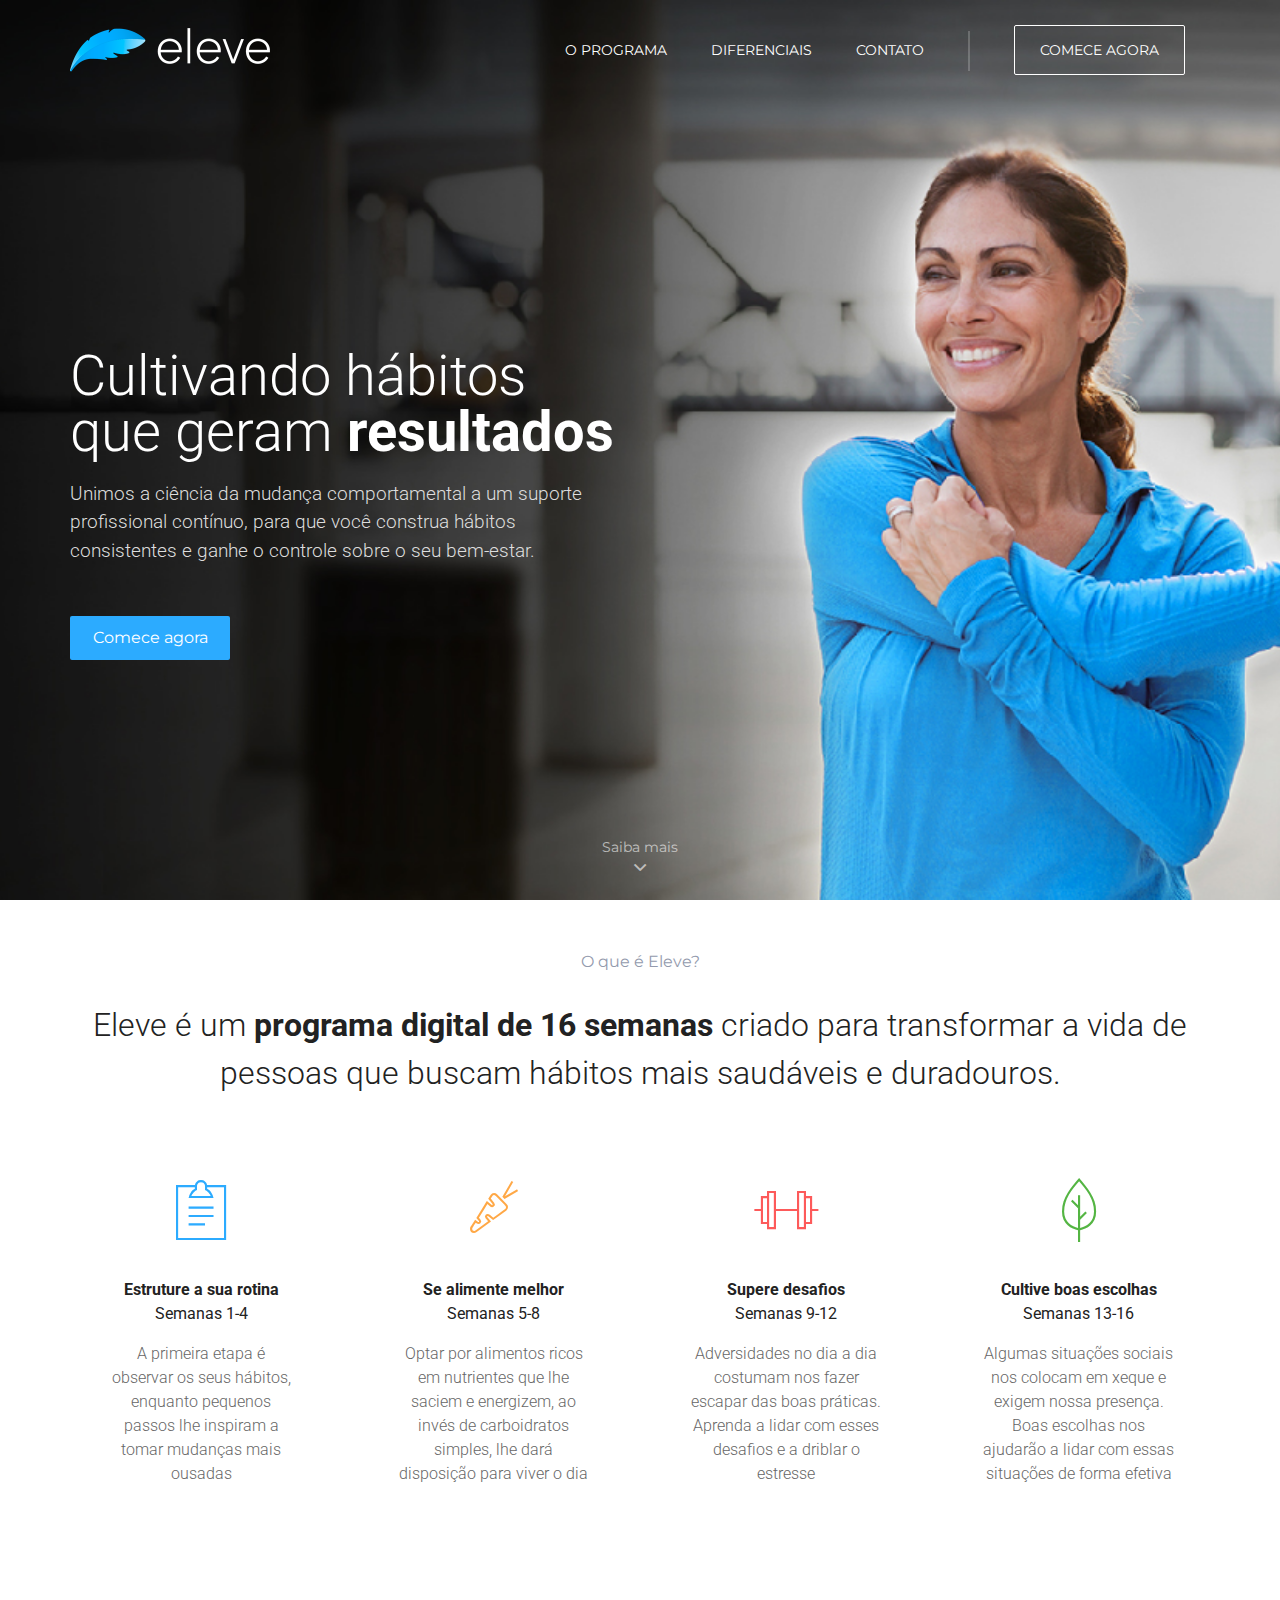
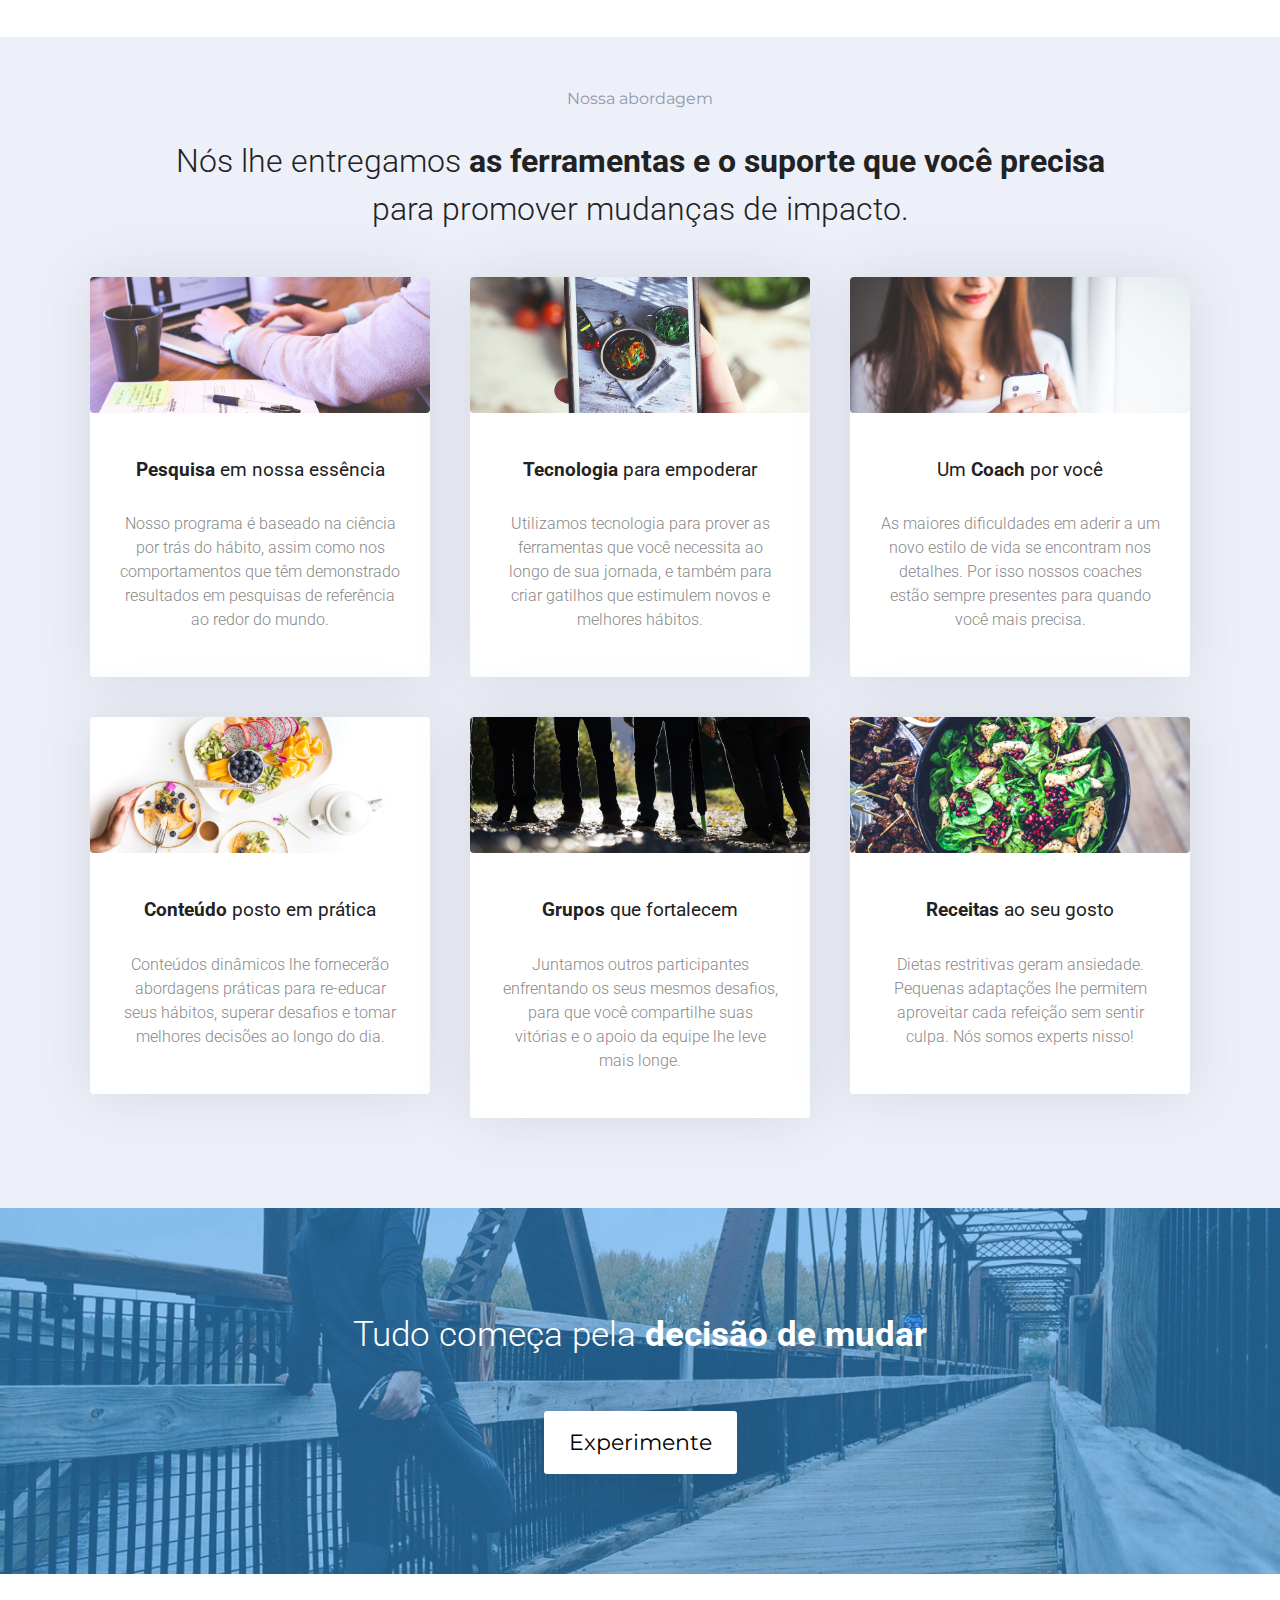
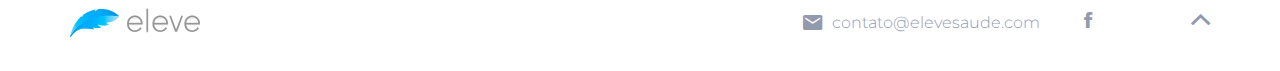
==== commit e6c8f3cf: "Div com os modulos modificado para funcionar melhor no mobile" ====
--- a/index.html
+++ b/index.html
@@ -90,29 +90,36 @@
             <!-- <p style="text-align: center; font-size:1.4em; color:#2CABFF;">Construímos um conjunto essencial de hábitos para que você <b>perca peso</b> de forma natural e duradoura.</p></br> -->
           </div>
         </div>
-        <div class="row panels-carousel">
-          <div class="panel">
+        <div class="row " >
+        <div class="col-md-3 col-sm-6" style="margin-bottom: 40px;">
+          <div class="panel" style="text-align: center;">
 <!--             <span style="color: blue">Fase 1</span>
  -->            <i class="pe-7s-note2"></i>
             <span><b>Estruture a sua rotina</b></span><br/>
             <span>Semanas 1-4</span>
             <p>A primeira etapa é observar os seus hábitos, enquanto pequenos passos lhe inspiram a tomar mudanças mais ousadas</p>
           </div>
-          <div class="panel2">
+        </div>
+        <div class="col-md-3 col-sm-6" style="margin-bottom: 40px;">
+          <div class="panel2" style="text-align: center;">
 <!--             <span style="color: yellow">Fase 2</span>
  -->            <i class="ion-ios-nutrition-outline"></i>
             <span><b>Se alimente melhor</b></span><br/>
             <span>Semanas 5-8</span>
             <p>Optar por alimentos ricos em nutrientes que lhe saciem e energizem, ao invés de carboidratos simples, lhe dará disposição para viver o dia</p>
           </div>
-          <div class="panel3">
+        </div>
+        <div class="col-md-3 col-sm-6" style="margin-bottom: 40px;">
+          <div class="panel3" style="text-align: center;">
 <!--             <span style="color: red">Fase 3</span>
  -->            <i class="pe-7s-gym"></i>
             <span><b>Supere desafios</b></span><br/>
             <span>Semanas 9-12</span>
             <p>Adversidades no dia a dia costumam nos fazer escapar das boas práticas. Aprenda a lidar com esses desafios e a driblar o estresse</p>
           </div>
-          <div class="panel4">
+        </div>
+        <div class="col-md-3 col-sm-6" style="margin-bottom: 40px;">
+          <div class="panel4" style="text-align: center;">
 <!--             <span style="color: green">Fase 4</span>
  -->            <i class="pe-7s-leaf"></i>
             <span><b>Cultive boas escolhas</b></span><br/>
@@ -120,6 +127,7 @@
             <p>Algumas situações sociais nos colocam em xeque e exigem nossa presença. Boas escolhas nos ajudarão a lidar com essas situações de forma efetiva</p>
           </div>
         </div>
+        </div>
       </div>
     </div>
     <!-- /PANELS SECTION -->
@@ -138,6 +146,7 @@
             <h2>Nós lhe entregamos <b>as ferramentas e o suporte que você precisa</b> </br>para promover mudanças de impacto.</h2><br/>
           </div>
         </div>
+        <!-- <div class="row"> -->
           <div class="col-sm-4" style="margin-bottom: 40px;">
             <div class="news-panel" style="text-align: center;">
               <img src="img/news-6.jpg" alt="">
@@ -159,6 +168,8 @@
               <p>As maiores dificuldades em aderir a um novo estilo de vida se encontram nos detalhes. Por isso nossos coaches estão sempre presentes para quando você mais precisa.</p>
             </div>
           </div>
+        <!-- </div> -->
+        <!-- <div class="row"> -->
           <div class="col-sm-4" style="margin-bottom: 40px;">
             <div class="news-panel" style="text-align: center;">
               <img src="img/news-4.jpg" alt="">
@@ -180,6 +191,7 @@
               <p>Dietas restritivas geram ansiedade. Pequenas adaptações lhe permitem aproveitar cada refeição sem sentir culpa. Nós somos experts nisso!</p>
             </div>
           </div>
+        <!-- </div> -->
           <!-- <div class="col-sm-4">
             <div class="news-panel">
               <img src="img/news-1.jpg" alt="">
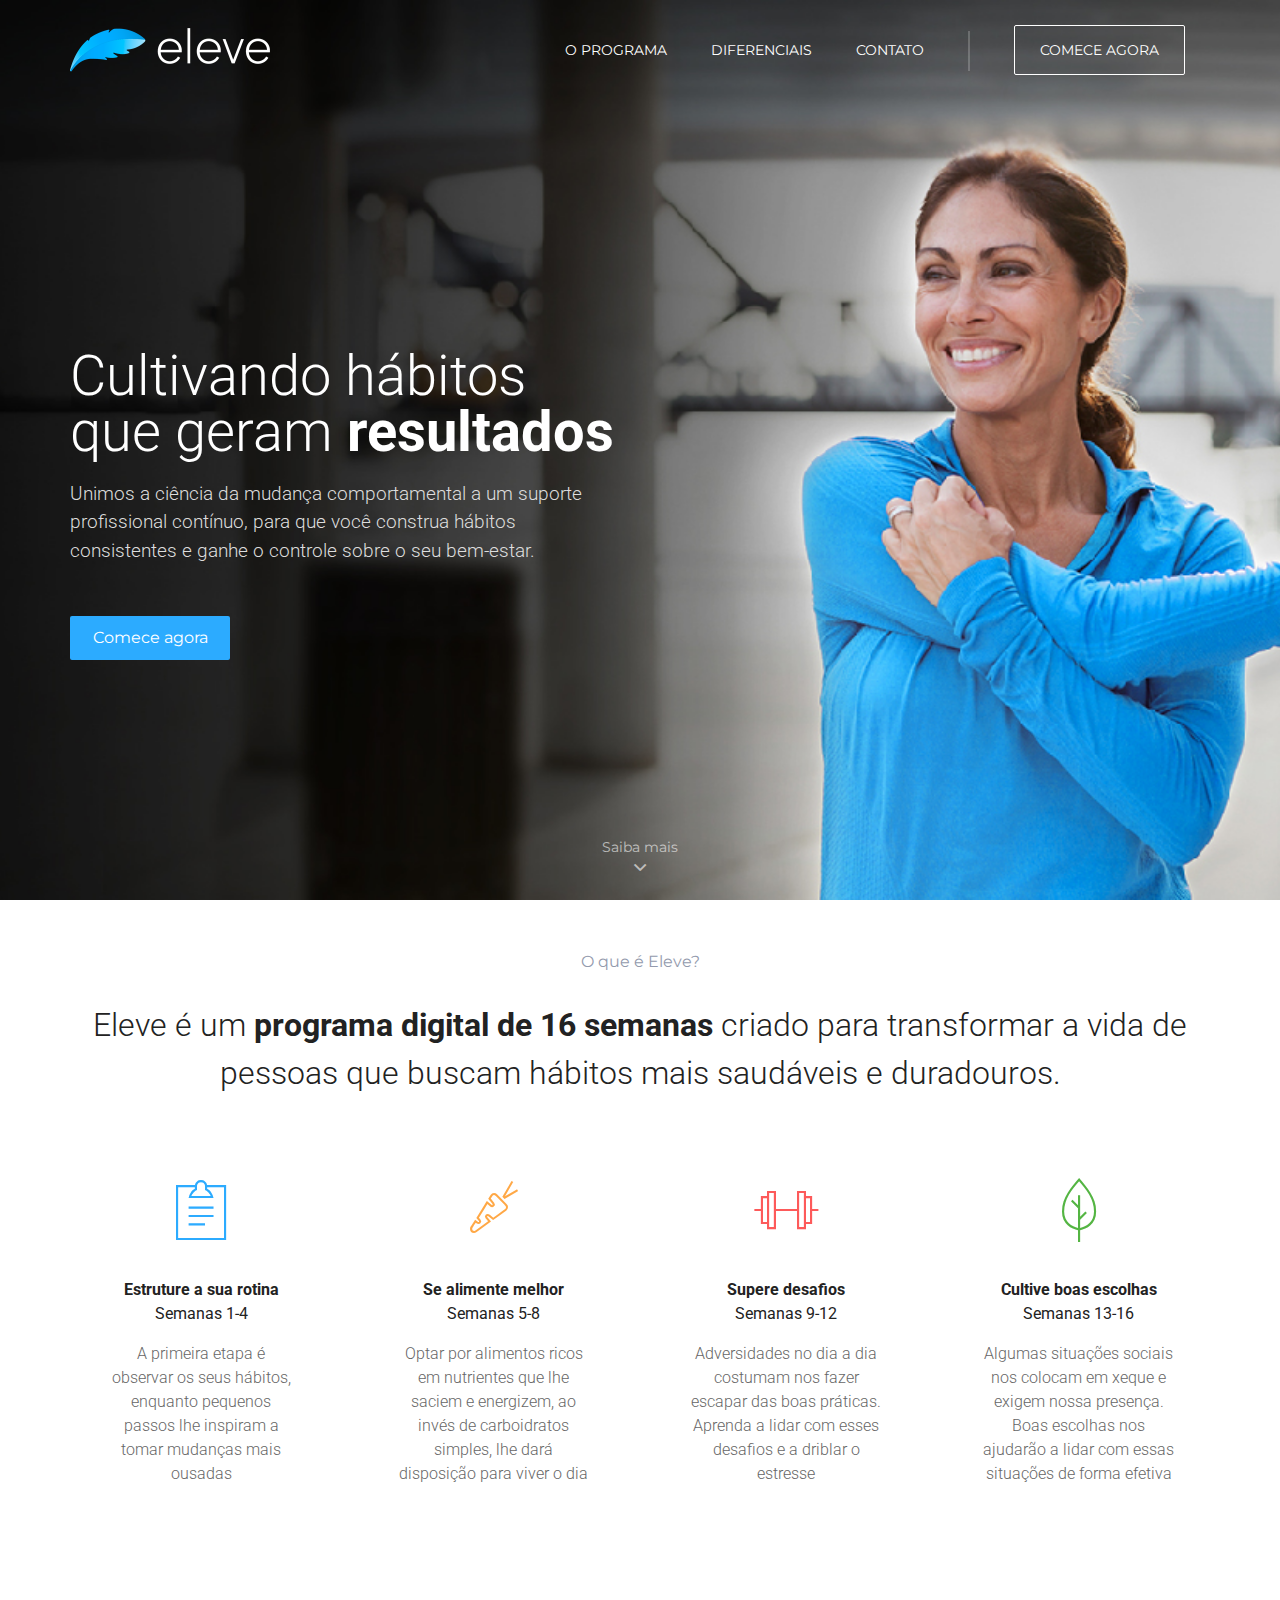
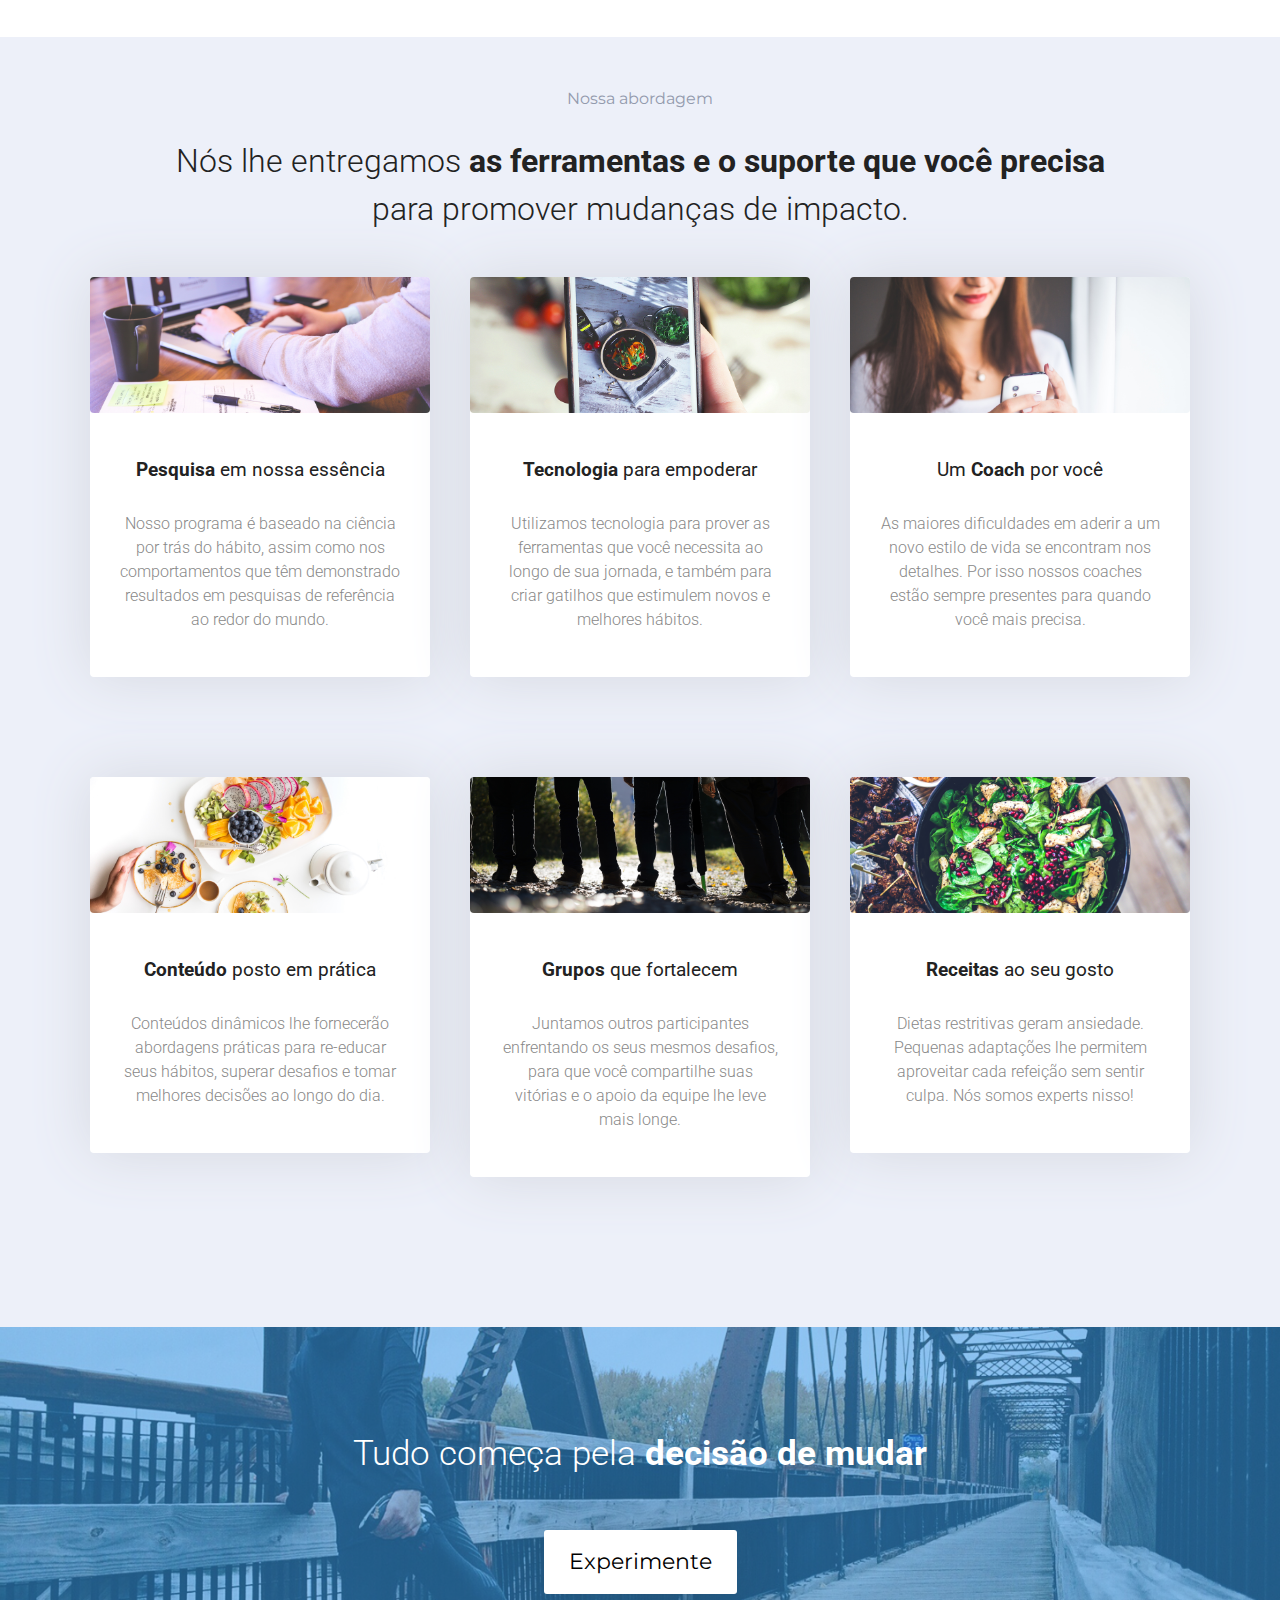
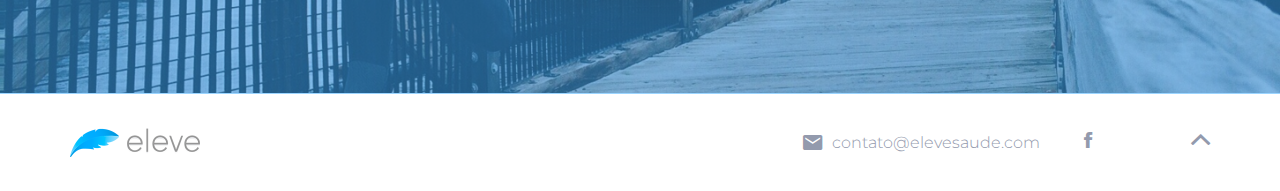
==== commit 4ed98acf: "Renomeou as paginas e ajeitou um pouco dos news_panel do index.html" ====
--- a/index.html
+++ b/index.html
@@ -147,21 +147,21 @@
           </div>
         </div>
         <!-- <div class="row"> -->
-          <div class="col-sm-4" style="margin-bottom: 40px;">
-            <div class="news-panel" style="text-align: center;">
+          <div class="col-sm-4" style="margin-bottom: 20px; min-height: 480px">
+            <div id="news-panel1" class="news-panel" style="text-align: center;">
               <img src="img/news-6.jpg" alt="">
               <h3><b>Pesquisa</b> em nossa essência</h3>
               <p>Nosso programa é baseado na ciência por trás do hábito, assim como nos comportamentos que têm demonstrado resultados em pesquisas de referência ao redor do mundo.</p>
             </div>
           </div>
-          <div class="col-sm-4" style="margin-bottom: 40px;">
+          <div class="col-sm-4" style="margin-bottom: 20px; min-height: 480px">
             <div class="news-panel" style="text-align: center;">
               <img src="img/news-2.jpg" alt="">
               <h3><b>Tecnologia</b> para empoderar</h3>
               <p>Utilizamos tecnologia para prover as ferramentas que você necessita ao longo de sua jornada, e também para criar gatilhos que estimulem novos e melhores hábitos.</p>
             </div>
           </div>
-          <div class="col-sm-4" style="margin-bottom: 40px;">
+          <div class="col-sm-4" style="margin-bottom: 20px; min-height: 480px">
             <div class="news-panel" style="text-align: center;">
               <img src="img/news-5.jpg" alt="">
               <h3>Um <b>Coach</b> por você</h3>
@@ -170,21 +170,21 @@
           </div>
         <!-- </div> -->
         <!-- <div class="row"> -->
-          <div class="col-sm-4" style="margin-bottom: 40px;">
+          <div class="col-sm-4" style="margin-bottom: 20px; min-height: 480px">
             <div class="news-panel" style="text-align: center;">
               <img src="img/news-4.jpg" alt="">
               <h3><b>Conteúdo</b> posto em prática</h3>
               <p>Conteúdos dinâmicos lhe fornecerão abordagens práticas para re-educar seus hábitos, superar desafios e tomar melhores decisões ao longo do dia.</p>
             </div>
           </div>
-          <div class="col-sm-4" style="margin-bottom: 40px;">
+          <div class="col-sm-4" style="margin-bottom: 20px; min-height: 480px">
             <div class="news-panel" style="text-align: center;">
               <img src="img/news-10.jpg" alt="">
               <h3><b>Grupos</b> que fortalecem</h3>
               <p>Juntamos outros participantes enfrentando os seus mesmos desafios, para que você compartilhe suas vitórias e o apoio da equipe lhe leve mais longe.</p>
             </div>
           </div>
-          <div class="col-sm-4" style="margin-bottom: 40px;">
+          <div class="col-sm-4" style="margin-bottom: 20px; min-height: 480px">
             <div class="news-panel" style="text-align: center;">
               <img src="img/news-7.jpg" alt="">
               <h3><b>Receitas</b> ao seu gosto</h3>
